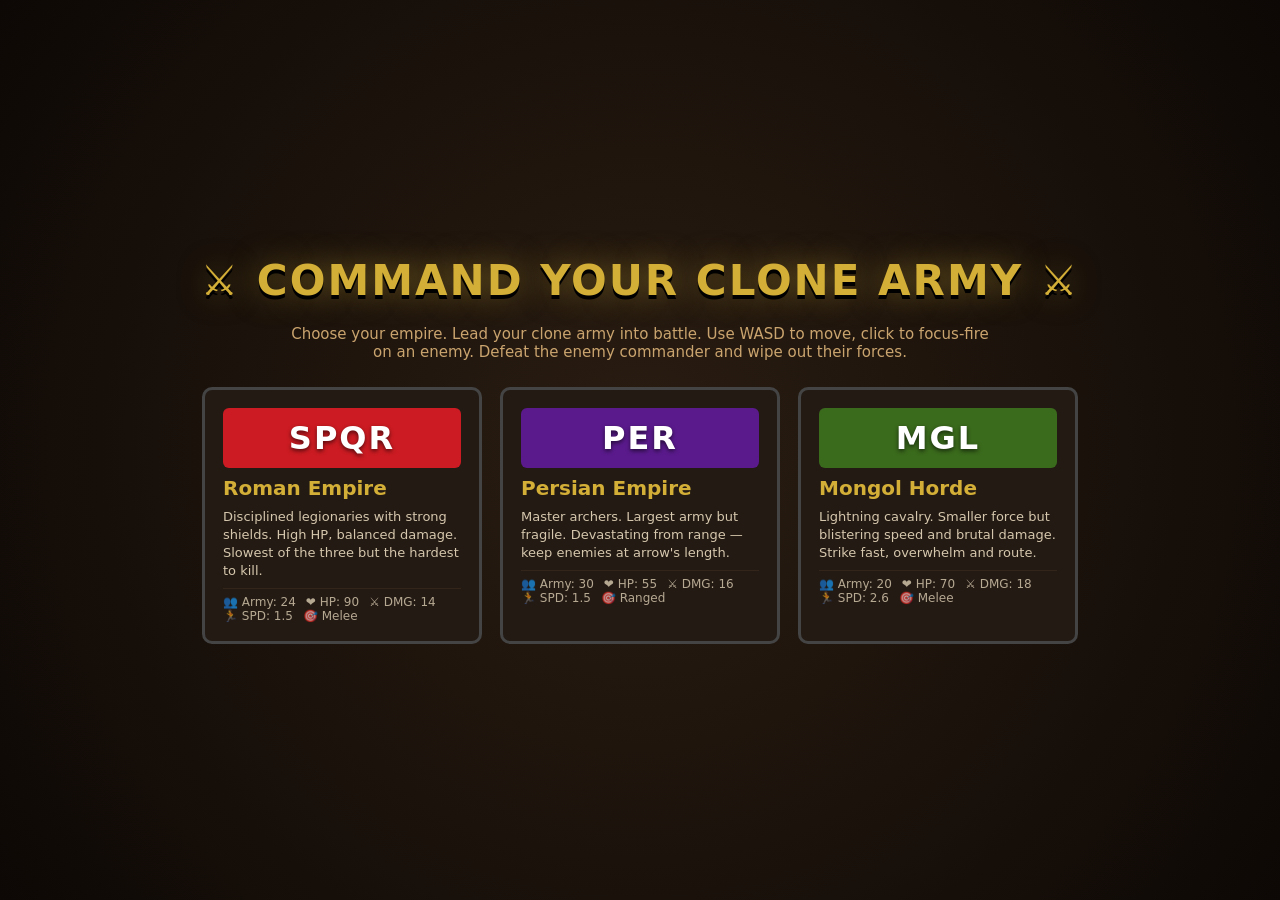
==== cloneArmy.html @ ee1b51cf "Add Command Your Clone Army — top-down faction battler Pick one of three ancient empires (Romans, Pe" ====
<!DOCTYPE html>
<html lang="en">
<head>
<meta charset="UTF-8">
<meta name="viewport" content="width=device-width,initial-scale=1">
<title>Command Your Clone Army</title>
<style>
:root { --bg:#1b1410; --panel:#231a14; --text:#f5e6c8; --accent:#d4af37; }
* { box-sizing:border-box; margin:0; padding:0; }
html, body { width:100%; height:100%; overflow:hidden; }
body { font-family:'Segoe UI', system-ui, sans-serif; background:#1b1410; color:#f5e6c8; user-select:none; -webkit-user-select:none; }
#root { width:100%; height:100%; position:relative; }
canvas { display:block; background:#3c5a2e; cursor:crosshair; }

/* Menu */
#menu, #endScreen {
  position:absolute; inset:0; display:flex; flex-direction:column; align-items:center; justify-content:center;
  background:radial-gradient(circle at center, #2a1d12 0%, #0d0805 100%); padding:24px; gap:20px;
}
#menu h1 { font-size:42px; color:var(--accent); text-shadow:0 4px 0 #000, 0 0 30px rgba(212,175,55,.5); letter-spacing:2px; text-align:center; }
#menu .sub { color:#caa46e; font-size:15px; max-width:700px; text-align:center; margin-bottom:6px; }
.factions { display:flex; gap:18px; flex-wrap:wrap; justify-content:center; max-width:1100px; }
.faction-card {
  background:var(--panel); border:3px solid #444; border-radius:10px;
  padding:18px; width:280px; cursor:pointer; transition:transform .15s, border-color .15s, box-shadow .15s;
  display:flex; flex-direction:column; gap:8px; text-align:left;
}
.faction-card:hover { transform:translateY(-4px); border-color:var(--accent); box-shadow:0 8px 24px rgba(0,0,0,.5); }
.faction-banner { height:60px; border-radius:6px; display:flex; align-items:center; justify-content:center;
  font-size:32px; font-weight:700; letter-spacing:2px; color:#fff; text-shadow:0 2px 4px rgba(0,0,0,.6); }
.faction-name { font-size:20px; font-weight:700; color:var(--accent); }
.faction-desc { font-size:13px; opacity:.85; line-height:1.4; }
.faction-stats { font-size:12px; opacity:.7; padding-top:6px; border-top:1px solid #3a2a1c; }
.faction-stats span { display:inline-block; margin-right:10px; }

/* HUD */
#hud {
  position:absolute; top:12px; left:12px; right:12px;
  display:flex; justify-content:space-between; align-items:flex-start; pointer-events:none; gap:10px;
}
.army-panel {
  background:rgba(20,14,10,.85); border:2px solid #3a2a1c; border-radius:8px;
  padding:8px 12px; min-width:200px; pointer-events:auto;
}
.army-panel .name { font-weight:700; font-size:14px; color:var(--accent); margin-bottom:4px; }
.army-panel .counts { font-size:13px; }
.hp-bar {
  height:8px; background:#2a1d12; border-radius:4px; overflow:hidden; margin-top:6px;
}
.hp-bar > div { height:100%; background:linear-gradient(90deg,#3da100,#7fe000); transition:width .12s; }
#help { position:absolute; bottom:12px; left:12px; background:rgba(20,14,10,.85); padding:8px 14px; border-radius:8px; font-size:12px; pointer-events:none; }

#endScreen h2 { font-size:48px; color:var(--accent); text-shadow:0 4px 0 #000; }
#endScreen .result-sub { font-size:18px; opacity:.85; }
.btn { background:var(--accent); color:#1b1410; padding:12px 24px; border:none; border-radius:6px; font-weight:700; font-size:15px; cursor:pointer; letter-spacing:1px; }
.btn:hover { background:#f0c850; }
.btn.ghost { background:transparent; color:var(--accent); border:2px solid var(--accent); }
.hidden { display:none !important; }
</style>
</head>
<body>
<div id="root">
  <canvas id="game"></canvas>

  <!-- Menu -->
  <div id="menu">
    <h1>⚔️ COMMAND YOUR CLONE ARMY ⚔️</h1>
    <p class="sub">Choose your empire. Lead your clone army into battle. Use WASD to move, click to focus-fire on an enemy. Defeat the enemy commander and wipe out their forces.</p>
    <div class="factions" id="factionList"></div>
  </div>

  <!-- HUD (hidden until battle) -->
  <div id="hud" class="hidden">
    <div class="army-panel">
      <div class="name" id="playerName">You</div>
      <div class="counts" id="playerCounts">25 / 25</div>
      <div class="hp-bar"><div id="playerHpFill" style="width:100%"></div></div>
      <div style="font-size:11px;opacity:.7;margin-top:4px">Your Commander HP</div>
    </div>
    <div style="display:flex;flex-direction:column;align-items:center;gap:4px">
      <div style="background:rgba(20,14,10,.85);padding:4px 10px;border-radius:6px;font-size:13px">
        🗡️ Kills: <b id="kills">0</b>
      </div>
      <button class="btn ghost" id="quitBtn" style="padding:4px 12px;font-size:12px;pointer-events:auto">Quit</button>
    </div>
    <div class="army-panel" style="text-align:right">
      <div class="name" id="enemyName">Enemy</div>
      <div class="counts" id="enemyCounts">25 / 25</div>
      <div class="hp-bar"><div id="enemyHpFill" style="width:100%"></div></div>
      <div style="font-size:11px;opacity:.7;margin-top:4px">Enemy Commander HP</div>
    </div>
  </div>

  <div id="help" class="hidden">WASD = Move · Mouse Click = Target enemy</div>

  <!-- End Screen -->
  <div id="endScreen" class="hidden">
    <h2 id="endTitle">Victory!</h2>
    <p class="result-sub" id="endSub"></p>
    <div style="display:flex;gap:12px">
      <button class="btn" id="playAgain">⚔️ New Battle</button>
      <button class="btn ghost" id="backToMenu">Pick Faction</button>
    </div>
  </div>
</div>

<script>
'use strict';

// ------------------------------------------------------------
// Faction configs
// ------------------------------------------------------------
const FACTIONS = {
  roman: {
    id: 'roman',
    name: 'Roman Empire',
    short: 'SPQR',
    color: '#cc1b22',
    accent: '#ffcc00',
    desc: 'Disciplined legionaries with strong shields. High HP, balanced damage. Slowest of the three but the hardest to kill.',
    clone:     { hp: 90,  dmg: 14, speed: 1.5, range: 32,  attackRate: 1.0, ranged: false, radius: 8 },
    commander: { hp: 320, dmg: 38, speed: 1.7, range: 38,  attackRate: 1.2, ranged: false, radius: 14 },
    cloneCount: 24,
  },
  persian: {
    id: 'persian',
    name: 'Persian Empire',
    short: 'PER',
    color: '#5a1a8c',
    accent: '#ffd700',
    desc: 'Master archers. Largest army but fragile. Devastating from range — keep enemies at arrow\'s length.',
    clone:     { hp: 55,  dmg: 16, speed: 1.5, range: 210, attackRate: 1.4, ranged: true, projectileSpeed: 7, radius: 7 },
    commander: { hp: 240, dmg: 42, speed: 1.8, range: 240, attackRate: 1.6, ranged: true, projectileSpeed: 8, radius: 14 },
    cloneCount: 30,
  },
  mongol: {
    id: 'mongol',
    name: 'Mongol Horde',
    short: 'MGL',
    color: '#3a6a1c',
    accent: '#d4b06a',
    desc: 'Lightning cavalry. Smaller force but blistering speed and brutal damage. Strike fast, overwhelm and route.',
    clone:     { hp: 70,  dmg: 18, speed: 2.6, range: 36,  attackRate: 1.3, ranged: false, radius: 9 },
    commander: { hp: 280, dmg: 44, speed: 3.0, range: 42,  attackRate: 1.5, ranged: false, radius: 14 },
    cloneCount: 20,
  },
};

// ------------------------------------------------------------
// Canvas + state
// ------------------------------------------------------------
const canvas = document.getElementById('game');
const ctx    = canvas.getContext('2d');
let W = 0, H = 0;
function fitCanvas() {
  W = window.innerWidth;
  H = window.innerHeight;
  canvas.width  = W;
  canvas.height = H;
}
fitCanvas();
window.addEventListener('resize', fitCanvas);

const STATE = {
  phase: 'menu', // 'menu', 'battle', 'end'
  player: null,
  enemy: null,
  units: [],       // all units (player + enemy)
  projectiles: [],
  particles: [],
  kills: 0,
  focusTarget: null,
  mouse: { x: 0, y: 0 },
};

const keys = {};
window.addEventListener('keydown', e => {
  keys[e.key.toLowerCase()] = true;
  // Prevent page scroll on space/arrows
  if (['arrowup','arrowdown','arrowleft','arrowright',' '].includes(e.key.toLowerCase())) e.preventDefault();
});
window.addEventListener('keyup', e => { keys[e.key.toLowerCase()] = false; });
canvas.addEventListener('mousemove', e => {
  const r = canvas.getBoundingClientRect();
  STATE.mouse.x = e.clientX - r.left;
  STATE.mouse.y = e.clientY - r.top;
});
canvas.addEventListener('click', e => {
  if (STATE.phase !== 'battle') return;
  // Find closest enemy unit to click position
  const r = canvas.getBoundingClientRect();
  const cx = e.clientX - r.left;
  const cy = e.clientY - r.top;
  let best = null, bestD = 60 * 60;
  for (const u of STATE.units) {
    if (u.side === 'enemy' && !u.dead) {
      const d = (u.x - cx) * (u.x - cx) + (u.y - cy) * (u.y - cy);
      if (d < bestD) { bestD = d; best = u; }
    }
  }
  STATE.focusTarget = best;
});

// ------------------------------------------------------------
// Unit class
// ------------------------------------------------------------
class Unit {
  constructor({ faction, isCommander, side, x, y }) {
    this.faction = faction;
    this.isCommander = isCommander;
    this.side = side; // 'player' or 'enemy'
    this.x = x; this.y = y;
    const cfg = FACTIONS[faction.id][isCommander ? 'commander' : 'clone'];
    this.cfg = cfg;
    this.maxHp = cfg.hp;
    this.hp = cfg.hp;
    this.dmg = cfg.dmg;
    this.speed = cfg.speed;
    this.range = cfg.range;
    this.attackRate = cfg.attackRate;
    this.ranged = !!cfg.ranged;
    this.projectileSpeed = cfg.projectileSpeed || 0;
    this.radius = cfg.radius;
    this.attackCD = Math.random() * 0.6;
    this.dead = false;
    this.fade = 1;
    this.hitFlash = 0;
    this.target = null;
  }

  takeDamage(dmg) {
    if (this.dead) return;
    this.hp -= dmg;
    this.hitFlash = 0.18;
    if (this.hp <= 0) {
      this.hp = 0;
      this.dead = true;
      if (this.side === 'enemy') STATE.kills++;
      spawnParticles(this.x, this.y, this.faction.color, this.isCommander ? 30 : 10);
    }
  }

  findNearestEnemy() {
    let best = null, bestD = Infinity;
    for (const u of STATE.units) {
      if (u.dead || u.side === this.side) continue;
      const d = (u.x - this.x) * (u.x - this.x) + (u.y - this.y) * (u.y - this.y);
      if (d < bestD) { bestD = d; best = u; }
    }
    return best;
  }

  update(dt) {
    if (this.dead) {
      this.fade -= dt * 1.4;
      return;
    }
    if (this.hitFlash > 0) this.hitFlash -= dt;
    this.attackCD -= dt;

    // Player commander is moved by input, not AI
    if (this.side === 'player' && this.isCommander) {
      this.aiAttack(dt);
      return;
    }

    // Pick target: focus target overrides for player-side clones
    let target = null;
    if (this.side === 'player' && STATE.focusTarget && !STATE.focusTarget.dead) {
      target = STATE.focusTarget;
    } else {
      // Re-use cached target if still valid
      if (this.target && !this.target.dead) target = this.target;
      else target = this.findNearestEnemy();
    }
    this.target = target;
    if (!target) return;

    const dx = target.x - this.x;
    const dy = target.y - this.y;
    const dist = Math.hypot(dx, dy);

    // For ranged units, prefer staying near range; melee units rush in
    const desiredRange = this.ranged ? this.range * 0.85 : 0;

    if (this.ranged) {
      // Kite: if too close, back off; if too far, advance
      if (dist > this.range) {
        this.x += (dx / dist) * this.speed;
        this.y += (dy / dist) * this.speed;
      } else if (dist < this.range * 0.55) {
        this.x -= (dx / dist) * this.speed * 0.4;
        this.y -= (dy / dist) * this.speed * 0.4;
      }
    } else {
      // Melee: charge
      if (dist > this.range * 0.7) {
        this.x += (dx / dist) * this.speed;
        this.y += (dy / dist) * this.speed;
      }
    }

    // Try attack
    if (dist <= this.range) this.tryAttack(target);

    // Bounds
    this.x = Math.max(this.radius, Math.min(W - this.radius, this.x));
    this.y = Math.max(this.radius, Math.min(H - this.radius, this.y));
  }

  // Used for player commander (auto-attack while you move)
  aiAttack(dt) {
    let target = null;
    if (STATE.focusTarget && !STATE.focusTarget.dead) target = STATE.focusTarget;
    else if (this.target && !this.target.dead) target = this.target;
    else target = this.findNearestEnemy();
    this.target = target;
    if (!target) return;
    const dist = Math.hypot(target.x - this.x, target.y - this.y);
    if (dist <= this.range) this.tryAttack(target);
  }

  tryAttack(target) {
    if (this.attackCD > 0) return;
    this.attackCD = 1 / this.attackRate;
    if (this.ranged) {
      // Fire projectile
      const dx = target.x - this.x;
      const dy = target.y - this.y;
      const d = Math.hypot(dx, dy);
      STATE.projectiles.push({
        x: this.x, y: this.y,
        vx: (dx / d) * this.projectileSpeed,
        vy: (dy / d) * this.projectileSpeed,
        dmg: this.dmg,
        side: this.side,
        color: this.faction.accent,
        life: 1.2,
      });
    } else {
      // Instant melee hit
      target.takeDamage(this.dmg);
      // Small knockback feel: nudge target
      const dx = target.x - this.x;
      const dy = target.y - this.y;
      const d = Math.hypot(dx, dy) || 1;
      target.x += (dx / d) * 1.2;
      target.y += (dy / d) * 1.2;
    }
  }
}

// ------------------------------------------------------------
// Particles (death poof)
// ------------------------------------------------------------
function spawnParticles(x, y, color, count) {
  for (let i = 0; i < count; i++) {
    const a = Math.random() * Math.PI * 2;
    const sp = 1 + Math.random() * 4;
    STATE.particles.push({
      x, y,
      vx: Math.cos(a) * sp,
      vy: Math.sin(a) * sp,
      life: 0.7 + Math.random() * 0.4,
      color,
    });
  }
}
function updateParticles(dt) {
  for (let i = STATE.particles.length - 1; i >= 0; i--) {
    const p = STATE.particles[i];
    p.x += p.vx; p.y += p.vy;
    p.vx *= 0.92; p.vy *= 0.92;
    p.life -= dt;
    if (p.life <= 0) STATE.particles.splice(i, 1);
  }
}

// ------------------------------------------------------------
// Projectile updates
// ------------------------------------------------------------
function updateProjectiles(dt) {
  for (let i = STATE.projectiles.length - 1; i >= 0; i--) {
    const p = STATE.projectiles[i];
    p.x += p.vx; p.y += p.vy;
    p.life -= dt;
    let hit = false;
    if (p.life > 0) {
      for (const u of STATE.units) {
        if (u.dead || u.side === p.side) continue;
        const dx = u.x - p.x, dy = u.y - p.y;
        if (dx * dx + dy * dy < (u.radius + 4) * (u.radius + 4)) {
          u.takeDamage(p.dmg);
          hit = true;
          break;
        }
      }
    }
    if (hit || p.life <= 0 || p.x < 0 || p.x > W || p.y < 0 || p.y > H) {
      STATE.projectiles.splice(i, 1);
    }
  }
}

// ------------------------------------------------------------
// Battle setup
// ------------------------------------------------------------
function startBattle(playerFactionId) {
  STATE.player = FACTIONS[playerFactionId];
  // Pick a different random enemy faction
  const others = Object.keys(FACTIONS).filter(k => k !== playerFactionId);
  STATE.enemy = FACTIONS[others[Math.floor(Math.random() * others.length)]];

  STATE.units = [];
  STATE.projectiles = [];
  STATE.particles = [];
  STATE.kills = 0;
  STATE.focusTarget = null;

  // Place player army on left, enemy on right
  const cx = 140;             // player commander x
  const ex = W - 140;         // enemy commander x
  const cy = H / 2;

  const playerCommander = new Unit({ faction: STATE.player, isCommander: true, side: 'player', x: cx, y: cy });
  STATE.units.push(playerCommander);
  STATE.playerCommander = playerCommander;

  const enemyCommander = new Unit({ faction: STATE.enemy, isCommander: true, side: 'enemy', x: ex, y: cy });
  STATE.units.push(enemyCommander);
  STATE.enemyCommander = enemyCommander;

  // Spawn clones in loose formations
  function spawnClones(faction, side, baseX, count) {
    const rows = Math.ceil(count / 5);
    const spacing = 36;
    let placed = 0;
    for (let r = 0; r < rows && placed < count; r++) {
      const inRow = Math.min(5, count - placed);
      const startY = cy - ((inRow - 1) / 2) * spacing;
      const xOffset = (r + 1) * (side === 'player' ? -42 : 42);
      for (let c = 0; c < inRow && placed < count; c++) {
        const x = baseX + xOffset + (Math.random() - 0.5) * 12;
        const y = startY + c * spacing + (Math.random() - 0.5) * 12;
        STATE.units.push(new Unit({ faction, isCommander: false, side, x, y }));
        placed++;
      }
    }
  }
  spawnClones(STATE.player, 'player', cx, STATE.player.cloneCount);
  spawnClones(STATE.enemy,  'enemy',  ex, STATE.enemy.cloneCount);

  // UI
  document.getElementById('menu').classList.add('hidden');
  document.getElementById('endScreen').classList.add('hidden');
  document.getElementById('hud').classList.remove('hidden');
  document.getElementById('help').classList.remove('hidden');
  document.getElementById('playerName').textContent = STATE.player.name;
  document.getElementById('enemyName').textContent  = STATE.enemy.name;

  STATE.phase = 'battle';
}

// ------------------------------------------------------------
// Game loop
// ------------------------------------------------------------
let lastTime = performance.now();
function loop(now) {
  const dt = Math.min((now - lastTime) / 1000, 0.05);
  lastTime = now;
  if (STATE.phase === 'battle') {
    tick(dt);
    render();
    updateHUD();
    checkEnd();
  } else if (STATE.phase === 'menu') {
    renderMenuBackground();
  }
  requestAnimationFrame(loop);
}

function tick(dt) {
  // Player commander movement
  const pc = STATE.playerCommander;
  if (pc && !pc.dead) {
    let dx = 0, dy = 0;
    if (keys['w'] || keys['arrowup'])    dy -= 1;
    if (keys['s'] || keys['arrowdown'])  dy += 1;
    if (keys['a'] || keys['arrowleft'])  dx -= 1;
    if (keys['d'] || keys['arrowright']) dx += 1;
    if (dx !== 0 || dy !== 0) {
      const len = Math.hypot(dx, dy);
      pc.x += (dx / len) * pc.speed * 1.4;
      pc.y += (dy / len) * pc.speed * 1.4;
    }
    pc.x = Math.max(pc.radius, Math.min(W - pc.radius, pc.x));
    pc.y = Math.max(pc.radius, Math.min(H - pc.radius, pc.y));
  }

  // Update units
  for (const u of STATE.units) u.update(dt);
  // Remove fully faded dead units
  for (let i = STATE.units.length - 1; i >= 0; i--) {
    if (STATE.units[i].dead && STATE.units[i].fade <= 0) STATE.units.splice(i, 1);
  }

  updateProjectiles(dt);
  updateParticles(dt);

  // Clear focus target if it died
  if (STATE.focusTarget && STATE.focusTarget.dead) STATE.focusTarget = null;
}

// ------------------------------------------------------------
// Rendering
// ------------------------------------------------------------
function drawGround() {
  // Tiled green field
  ctx.fillStyle = '#3c5a2e';
  ctx.fillRect(0, 0, W, H);
  // Subtle stripes
  ctx.fillStyle = 'rgba(255,255,255,0.04)';
  for (let i = 0; i < W; i += 60) ctx.fillRect(i, 0, 30, H);
  // Center divider
  ctx.strokeStyle = 'rgba(255,255,255,0.12)';
  ctx.lineWidth = 2;
  ctx.setLineDash([6, 10]);
  ctx.beginPath(); ctx.moveTo(W / 2, 0); ctx.lineTo(W / 2, H); ctx.stroke();
  ctx.setLineDash([]);
}

function drawUnit(u) {
  if (u.fade <= 0) return;
  ctx.globalAlpha = Math.max(0, Math.min(1, u.fade));
  const color = u.hitFlash > 0 ? '#fff' : u.faction.color;
  const accent = u.faction.accent;

  // Shadow
  ctx.beginPath();
  ctx.ellipse(u.x, u.y + u.radius * 0.6, u.radius * 0.9, u.radius * 0.4, 0, 0, Math.PI * 2);
  ctx.fillStyle = 'rgba(0,0,0,0.35)';
  ctx.fill();

  // Body
  ctx.beginPath();
  ctx.arc(u.x, u.y, u.radius, 0, Math.PI * 2);
  ctx.fillStyle = color;
  ctx.fill();
  ctx.lineWidth = 2;
  ctx.strokeStyle = u.isCommander ? '#fff' : 'rgba(0,0,0,0.45)';
  ctx.stroke();

  // Commander crown / marker
  if (u.isCommander) {
    ctx.beginPath();
    ctx.moveTo(u.x - 8, u.y - u.radius - 6);
    ctx.lineTo(u.x - 4, u.y - u.radius - 14);
    ctx.lineTo(u.x,     u.y - u.radius - 6);
    ctx.lineTo(u.x + 4, u.y - u.radius - 14);
    ctx.lineTo(u.x + 8, u.y - u.radius - 6);
    ctx.closePath();
    ctx.fillStyle = accent;
    ctx.fill();
    ctx.strokeStyle = '#000';
    ctx.lineWidth = 1;
    ctx.stroke();
  }

  // HP bar over unit
  if (!u.dead) {
    const w = u.isCommander ? 38 : 22;
    const h = u.isCommander ? 5 : 3;
    const y = u.y - u.radius - (u.isCommander ? 22 : 12);
    ctx.fillStyle = 'rgba(0,0,0,0.55)';
    ctx.fillRect(u.x - w / 2, y, w, h);
    const pct = Math.max(0, u.hp / u.maxHp);
    const hc = pct > 0.5 ? '#7fe000' : pct > 0.25 ? '#f0c020' : '#e23030';
    ctx.fillStyle = hc;
    ctx.fillRect(u.x - w / 2, y, w * pct, h);
  }

  // Focus target outline
  if (u === STATE.focusTarget) {
    ctx.strokeStyle = '#fff';
    ctx.lineWidth = 2;
    ctx.setLineDash([4, 4]);
    ctx.beginPath();
    ctx.arc(u.x, u.y, u.radius + 6, 0, Math.PI * 2);
    ctx.stroke();
    ctx.setLineDash([]);
  }

  ctx.globalAlpha = 1;
}

function drawProjectile(p) {
  ctx.strokeStyle = p.color;
  ctx.lineWidth = 2;
  ctx.beginPath();
  ctx.moveTo(p.x, p.y);
  ctx.lineTo(p.x - p.vx * 1.6, p.y - p.vy * 1.6);
  ctx.stroke();
  ctx.fillStyle = p.color;
  ctx.beginPath();
  ctx.arc(p.x, p.y, 2.5, 0, Math.PI * 2);
  ctx.fill();
}

function drawParticles() {
  for (const p of STATE.particles) {
    ctx.globalAlpha = Math.max(0, p.life);
    ctx.fillStyle = p.color;
    ctx.beginPath();
    ctx.arc(p.x, p.y, 3, 0, Math.PI * 2);
    ctx.fill();
  }
  ctx.globalAlpha = 1;
}

function render() {
  drawGround();
  // Sort by Y for crude depth
  const sorted = STATE.units.slice().sort((a, b) => a.y - b.y);
  for (const u of sorted) drawUnit(u);
  for (const p of STATE.projectiles) drawProjectile(p);
  drawParticles();
}

// Animated background for the menu
let menuT = 0;
function renderMenuBackground() {
  menuT += 0.01;
  ctx.fillStyle = '#3c5a2e';
  ctx.fillRect(0, 0, W, H);
  ctx.fillStyle = 'rgba(255,255,255,0.04)';
  for (let i = 0; i < W; i += 60) ctx.fillRect(i + (menuT * 12) % 60 - 60, 0, 30, H);
}

// ------------------------------------------------------------
// HUD updates
// ------------------------------------------------------------
function updateHUD() {
  const pAlive  = STATE.units.filter(u => u.side === 'player' && !u.dead).length;
  const pTotal  = STATE.player.cloneCount + 1;
  const eAlive  = STATE.units.filter(u => u.side === 'enemy' && !u.dead).length;
  const eTotal  = STATE.enemy.cloneCount + 1;
  document.getElementById('playerCounts').textContent = pAlive + ' / ' + pTotal;
  document.getElementById('enemyCounts').textContent  = eAlive + ' / ' + eTotal;
  document.getElementById('kills').textContent = STATE.kills;
  const pc = STATE.playerCommander, ec = STATE.enemyCommander;
  document.getElementById('playerHpFill').style.width = (pc && !pc.dead ? (pc.hp / pc.maxHp) * 100 : 0) + '%';
  document.getElementById('enemyHpFill').style.width  = (ec && !ec.dead ? (ec.hp / ec.maxHp) * 100 : 0) + '%';
}

// ------------------------------------------------------------
// Win / lose
// ------------------------------------------------------------
function checkEnd() {
  if (STATE.phase !== 'battle') return;
  const playerCommanderDead = STATE.playerCommander.dead;
  const enemyCommanderDead  = STATE.enemyCommander.dead;
  if (playerCommanderDead || enemyCommanderDead) {
    endBattle(!playerCommanderDead && enemyCommanderDead);
    return;
  }
  // Also win if all enemies are dead (defensive: commanders dying is the main case)
  const aliveEnemy  = STATE.units.some(u => u.side === 'enemy'  && !u.dead);
  const alivePlayer = STATE.units.some(u => u.side === 'player' && !u.dead);
  if (!aliveEnemy)  endBattle(true);
  else if (!alivePlayer) endBattle(false);
}

function endBattle(won) {
  STATE.phase = 'end';
  document.getElementById('hud').classList.add('hidden');
  document.getElementById('help').classList.add('hidden');
  const end = document.getElementById('endScreen');
  end.classList.remove('hidden');
  document.getElementById('endTitle').textContent = won ? '🏆 VICTORY!' : '💀 DEFEATED';
  document.getElementById('endSub').textContent =
    (won ? 'Your ' + STATE.player.name + ' army crushed the ' + STATE.enemy.name + '.'
         : 'The ' + STATE.enemy.name + ' broke your line. You fell on the battlefield.') +
    ' Kills: ' + STATE.kills + '.';
}

// ------------------------------------------------------------
// Menu wiring
// ------------------------------------------------------------
function renderFactionCards() {
  const list = document.getElementById('factionList');
  list.innerHTML = '';
  for (const id of Object.keys(FACTIONS)) {
    const f = FACTIONS[id];
    const card = document.createElement('div');
    card.className = 'faction-card';
    card.innerHTML =
      '<div class="faction-banner" style="background:' + f.color + '">' + f.short + '</div>' +
      '<div class="faction-name">' + f.name + '</div>' +
      '<div class="faction-desc">' + f.desc + '</div>' +
      '<div class="faction-stats">' +
        '<span>👥 Army: ' + f.cloneCount + '</span>' +
        '<span>❤️ HP: ' + f.clone.hp + '</span>' +
        '<span>⚔️ DMG: ' + f.clone.dmg + '</span>' +
        '<span>🏃 SPD: ' + f.clone.speed.toFixed(1) + '</span>' +
        '<span>🎯 ' + (f.clone.ranged ? 'Ranged' : 'Melee') + '</span>' +
      '</div>';
    card.addEventListener('click', () => startBattle(id));
    list.appendChild(card);
  }
}
renderFactionCards();

document.getElementById('playAgain').addEventListener('click', () => {
  startBattle(STATE.player.id);
});
document.getElementById('backToMenu').addEventListener('click', () => {
  STATE.phase = 'menu';
  document.getElementById('endScreen').classList.add('hidden');
  document.getElementById('menu').classList.remove('hidden');
});
document.getElementById('quitBtn').addEventListener('click', () => {
  STATE.phase = 'menu';
  document.getElementById('hud').classList.add('hidden');
  document.getElementById('help').classList.add('hidden');
  document.getElementById('menu').classList.remove('hidden');
});

requestAnimationFrame(loop);
</script>
</body>
</html>
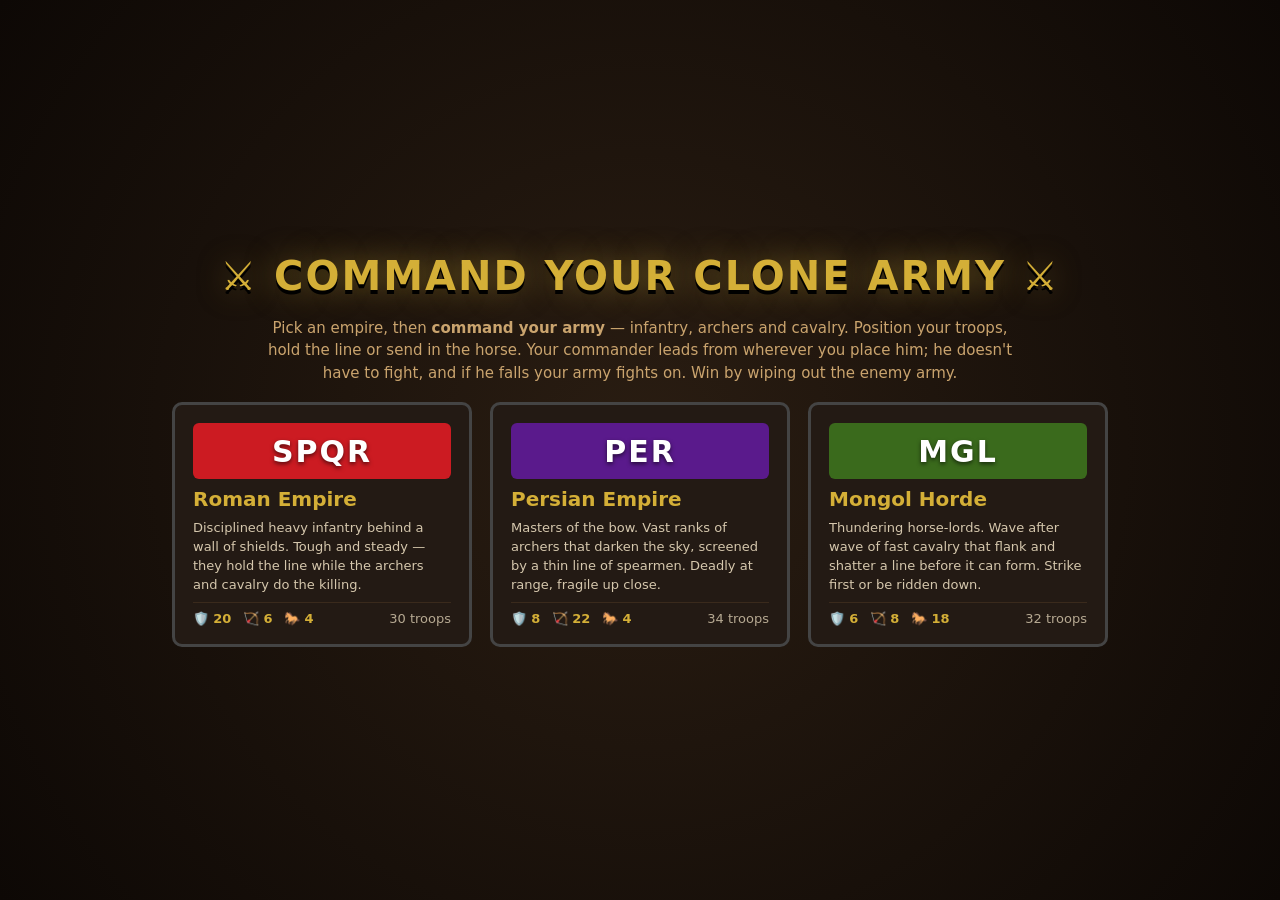
==== commit 1d71d8f8: "Chancellor: endless mode past 20 years; Clone Army: command troops, unit types, army-rout win condit" ====
--- a/cloneArmy.html
+++ b/cloneArmy.html
@@ -10,28 +10,28 @@
 html, body { width:100%; height:100%; overflow:hidden; }
 body { font-family:'Segoe UI', system-ui, sans-serif; background:#1b1410; color:#f5e6c8; user-select:none; -webkit-user-select:none; }
 #root { width:100%; height:100%; position:relative; }
-canvas { display:block; background:#3c5a2e; cursor:crosshair; }
+canvas { display:block; background:#3c5a2e; cursor:default; }
 
 /* Menu */
 #menu, #endScreen {
   position:absolute; inset:0; display:flex; flex-direction:column; align-items:center; justify-content:center;
-  background:radial-gradient(circle at center, #2a1d12 0%, #0d0805 100%); padding:24px; gap:20px;
-}
-#menu h1 { font-size:42px; color:var(--accent); text-shadow:0 4px 0 #000, 0 0 30px rgba(212,175,55,.5); letter-spacing:2px; text-align:center; }
-#menu .sub { color:#caa46e; font-size:15px; max-width:700px; text-align:center; margin-bottom:6px; }
-.factions { display:flex; gap:18px; flex-wrap:wrap; justify-content:center; max-width:1100px; }
+  background:radial-gradient(circle at center, #2a1d12 0%, #0d0805 100%); padding:24px; gap:18px; overflow:auto;
+}
+#menu h1 { font-size:40px; color:var(--accent); text-shadow:0 4px 0 #000, 0 0 30px rgba(212,175,55,.5); letter-spacing:2px; text-align:center; }
+#menu .sub { color:#caa46e; font-size:15px; max-width:760px; text-align:center; line-height:1.5; }
+.factions { display:flex; gap:18px; flex-wrap:wrap; justify-content:center; max-width:1120px; }
 .faction-card {
   background:var(--panel); border:3px solid #444; border-radius:10px;
-  padding:18px; width:280px; cursor:pointer; transition:transform .15s, border-color .15s, box-shadow .15s;
+  padding:18px; width:300px; cursor:pointer; transition:transform .15s, border-color .15s, box-shadow .15s;
   display:flex; flex-direction:column; gap:8px; text-align:left;
 }
 .faction-card:hover { transform:translateY(-4px); border-color:var(--accent); box-shadow:0 8px 24px rgba(0,0,0,.5); }
-.faction-banner { height:60px; border-radius:6px; display:flex; align-items:center; justify-content:center;
-  font-size:32px; font-weight:700; letter-spacing:2px; color:#fff; text-shadow:0 2px 4px rgba(0,0,0,.6); }
+.faction-banner { height:56px; border-radius:6px; display:flex; align-items:center; justify-content:center;
+  font-size:30px; font-weight:700; letter-spacing:2px; color:#fff; text-shadow:0 2px 4px rgba(0,0,0,.6); }
 .faction-name { font-size:20px; font-weight:700; color:var(--accent); }
-.faction-desc { font-size:13px; opacity:.85; line-height:1.4; }
-.faction-stats { font-size:12px; opacity:.7; padding-top:6px; border-top:1px solid #3a2a1c; }
-.faction-stats span { display:inline-block; margin-right:10px; }
+.faction-desc { font-size:13px; opacity:.85; line-height:1.45; min-height:74px; }
+.faction-comp { font-size:13px; display:flex; gap:12px; padding-top:8px; border-top:1px solid #3a2a1c; }
+.faction-comp b { color:var(--accent); }
 
 /* HUD */
 #hud {
@@ -40,18 +40,20 @@
 }
 .army-panel {
   background:rgba(20,14,10,.85); border:2px solid #3a2a1c; border-radius:8px;
-  padding:8px 12px; min-width:200px; pointer-events:auto;
-}
-.army-panel .name { font-weight:700; font-size:14px; color:var(--accent); margin-bottom:4px; }
-.army-panel .counts { font-size:13px; }
-.hp-bar {
-  height:8px; background:#2a1d12; border-radius:4px; overflow:hidden; margin-top:6px;
-}
-.hp-bar > div { height:100%; background:linear-gradient(90deg,#3da100,#7fe000); transition:width .12s; }
-#help { position:absolute; bottom:12px; left:12px; background:rgba(20,14,10,.85); padding:8px 14px; border-radius:8px; font-size:12px; pointer-events:none; }
+  padding:8px 12px; min-width:220px; pointer-events:auto;
+}
+.army-panel .name { font-weight:700; font-size:14px; color:var(--accent); margin-bottom:2px; }
+.army-panel .comp { font-size:12px; opacity:.85; margin-bottom:5px; }
+.army-panel .label { font-size:10px; opacity:.6; margin:5px 0 2px; letter-spacing:.5px; text-transform:uppercase; }
+.bar { height:8px; background:#2a1d12; border-radius:4px; overflow:hidden; }
+.bar > div { height:100%; transition:width .15s; }
+.bar.strength > div { background:linear-gradient(90deg,#3da100,#7fe000); }
+.bar.cmd > div { background:linear-gradient(90deg,#b8860b,#ffd700); }
+#help { position:absolute; bottom:12px; left:12px; right:12px; background:rgba(20,14,10,.85); padding:8px 14px; border-radius:8px; font-size:12.5px; pointer-events:none; text-align:center; line-height:1.5; }
+#help b { color:var(--accent); }
 
 #endScreen h2 { font-size:48px; color:var(--accent); text-shadow:0 4px 0 #000; }
-#endScreen .result-sub { font-size:18px; opacity:.85; }
+#endScreen .result-sub { font-size:18px; opacity:.85; max-width:640px; text-align:center; line-height:1.5; }
 .btn { background:var(--accent); color:#1b1410; padding:12px 24px; border:none; border-radius:6px; font-weight:700; font-size:15px; cursor:pointer; letter-spacing:1px; }
 .btn:hover { background:#f0c850; }
 .btn.ghost { background:transparent; color:var(--accent); border:2px solid var(--accent); }
@@ -65,7 +67,7 @@
   <!-- Menu -->
   <div id="menu">
     <h1>⚔️ COMMAND YOUR CLONE ARMY ⚔️</h1>
-    <p class="sub">Choose your empire. Lead your clone army into battle. Use WASD to move, click to focus-fire on an enemy. Defeat the enemy commander and wipe out their forces.</p>
+    <p class="sub">Pick an empire, then <b>command your army</b> — infantry, archers and cavalry. Position your troops, hold the line or send in the horse. Your commander leads from wherever you place him; he doesn't have to fight, and if he falls your army fights on. Win by wiping out the enemy army.</p>
     <div class="factions" id="factionList"></div>
   </div>
 
@@ -73,9 +75,11 @@
   <div id="hud" class="hidden">
     <div class="army-panel">
       <div class="name" id="playerName">You</div>
-      <div class="counts" id="playerCounts">25 / 25</div>
-      <div class="hp-bar"><div id="playerHpFill" style="width:100%"></div></div>
-      <div style="font-size:11px;opacity:.7;margin-top:4px">Your Commander HP</div>
+      <div class="comp" id="playerComp"></div>
+      <div class="label">Army strength</div>
+      <div class="bar strength"><div id="playerStrFill" style="width:100%"></div></div>
+      <div class="label">Commander</div>
+      <div class="bar cmd"><div id="playerCmdFill" style="width:100%"></div></div>
     </div>
     <div style="display:flex;flex-direction:column;align-items:center;gap:4px">
       <div style="background:rgba(20,14,10,.85);padding:4px 10px;border-radius:6px;font-size:13px">
@@ -85,13 +89,17 @@
     </div>
     <div class="army-panel" style="text-align:right">
       <div class="name" id="enemyName">Enemy</div>
-      <div class="counts" id="enemyCounts">25 / 25</div>
-      <div class="hp-bar"><div id="enemyHpFill" style="width:100%"></div></div>
-      <div style="font-size:11px;opacity:.7;margin-top:4px">Enemy Commander HP</div>
+      <div class="comp" id="enemyComp"></div>
+      <div class="label">Army strength</div>
+      <div class="bar strength"><div id="enemyStrFill" style="width:100%"></div></div>
+      <div class="label">Commander</div>
+      <div class="bar cmd"><div id="enemyCmdFill" style="width:100%"></div></div>
     </div>
   </div>
 
-  <div id="help" class="hidden">WASD = Move · Mouse Click = Target enemy</div>
+  <div id="help" class="hidden">
+    <b>Left-drag</b> select troops · <b>1</b>/<b>2</b>/<b>3</b> Infantry/Archers/Cavalry · <b>4</b> Commander · <b>Space</b> whole army · <b>Right-click</b> move / attack there · <b>H</b> hold position
+  </div>
 
   <!-- End Screen -->
   <div id="endScreen" class="hidden">
@@ -107,125 +115,209 @@
 <script>
 'use strict';
 
-// ------------------------------------------------------------
-// Faction configs
-// ------------------------------------------------------------
+// ============================================================
+// Unit types — the three arms of every army, plus the commander.
+// Factions below tweak the numbers and the mix, but the roles are shared.
+// ============================================================
+const UNIT_TYPES = {
+  infantry:  { key:'infantry',  label:'Infantry',  icon:'🛡️', hp:115, dmg:12, speed:1.35, range:26,  attackRate:1.0,  ranged:false, radius:8 },
+  archer:    { key:'archer',    label:'Archers',   icon:'🏹', hp:55,  dmg:15, speed:1.30, range:205, attackRate:1.1,  ranged:true,  projectileSpeed:7, radius:7 },
+  cavalry:   { key:'cavalry',   label:'Cavalry',   icon:'🐎', hp:95,  dmg:18, speed:3.00, range:30,  attackRate:1.05, ranged:false, radius:9, charge:true },
+  commander: { key:'commander', label:'Commander', icon:'👑', hp:430, dmg:40, speed:2.10, range:34,  attackRate:1.2,  ranged:false, radius:15, aura:175 },
+};
+
+// ============================================================
+// Faction configs — each is a different mix of the three arms.
+// `comp` is how many of each troop type; `mod` scales chosen stats.
+// ============================================================
 const FACTIONS = {
   roman: {
-    id: 'roman',
-    name: 'Roman Empire',
-    short: 'SPQR',
-    color: '#cc1b22',
-    accent: '#ffcc00',
-    desc: 'Disciplined legionaries with strong shields. High HP, balanced damage. Slowest of the three but the hardest to kill.',
-    clone:     { hp: 90,  dmg: 14, speed: 1.5, range: 32,  attackRate: 1.0, ranged: false, radius: 8 },
-    commander: { hp: 320, dmg: 38, speed: 1.7, range: 38,  attackRate: 1.2, ranged: false, radius: 14 },
-    cloneCount: 24,
+    id:'roman', name:'Roman Empire', short:'SPQR', color:'#cc1b22', accent:'#ffcc00',
+    desc:'Disciplined heavy infantry behind a wall of shields. Tough and steady — they hold the line while the archers and cavalry do the killing.',
+    comp:{ infantry:20, archer:6, cavalry:4 },
+    mod:{ infantry:{ hp:1.25 } },
+    commanderRanged:false,
   },
   persian: {
-    id: 'persian',
-    name: 'Persian Empire',
-    short: 'PER',
-    color: '#5a1a8c',
-    accent: '#ffd700',
-    desc: 'Master archers. Largest army but fragile. Devastating from range — keep enemies at arrow\'s length.',
-    clone:     { hp: 55,  dmg: 16, speed: 1.5, range: 210, attackRate: 1.4, ranged: true, projectileSpeed: 7, radius: 7 },
-    commander: { hp: 240, dmg: 42, speed: 1.8, range: 240, attackRate: 1.6, ranged: true, projectileSpeed: 8, radius: 14 },
-    cloneCount: 30,
+    id:'persian', name:'Persian Empire', short:'PER', color:'#5a1a8c', accent:'#ffd700',
+    desc:'Masters of the bow. Vast ranks of archers that darken the sky, screened by a thin line of spearmen. Deadly at range, fragile up close.',
+    comp:{ infantry:8, archer:22, cavalry:4 },
+    mod:{ archer:{ range:1.15, dmg:1.05 } },
+    commanderRanged:true,
   },
   mongol: {
-    id: 'mongol',
-    name: 'Mongol Horde',
-    short: 'MGL',
-    color: '#3a6a1c',
-    accent: '#d4b06a',
-    desc: 'Lightning cavalry. Smaller force but blistering speed and brutal damage. Strike fast, overwhelm and route.',
-    clone:     { hp: 70,  dmg: 18, speed: 2.6, range: 36,  attackRate: 1.3, ranged: false, radius: 9 },
-    commander: { hp: 280, dmg: 44, speed: 3.0, range: 42,  attackRate: 1.5, ranged: false, radius: 14 },
-    cloneCount: 20,
+    id:'mongol', name:'Mongol Horde', short:'MGL', color:'#3a6a1c', accent:'#d4b06a',
+    desc:'Thundering horse-lords. Wave after wave of fast cavalry that flank and shatter a line before it can form. Strike first or be ridden down.',
+    comp:{ infantry:6, archer:8, cavalry:18 },
+    mod:{ cavalry:{ speed:1.12, dmg:1.10 } },
+    commanderRanged:false,
   },
 };
-
-// ------------------------------------------------------------
+function armySize(f){ return f.comp.infantry + f.comp.archer + f.comp.cavalry; }
+
+// ============================================================
 // Canvas + state
-// ------------------------------------------------------------
+// ============================================================
 const canvas = document.getElementById('game');
 const ctx    = canvas.getContext('2d');
 let W = 0, H = 0;
 function fitCanvas() {
-  W = window.innerWidth;
-  H = window.innerHeight;
-  canvas.width  = W;
-  canvas.height = H;
+  W = window.innerWidth; H = window.innerHeight;
+  canvas.width = W; canvas.height = H;
 }
 fitCanvas();
 window.addEventListener('resize', fitCanvas);
 
 const STATE = {
-  phase: 'menu', // 'menu', 'battle', 'end'
-  player: null,
-  enemy: null,
-  units: [],       // all units (player + enemy)
-  projectiles: [],
-  particles: [],
+  phase: 'menu',            // 'menu' | 'battle' | 'end'
+  player: null, enemy: null,
+  units: [], projectiles: [], particles: [], markers: [], decor: [],
   kills: 0,
-  focusTarget: null,
-  mouse: { x: 0, y: 0 },
+  selected: [],
+  pInit: 1, eInit: 1,
+  playerCommander: null, enemyCommander: null,
+  drag: null,               // { x0,y0,x1,y1 } while box-selecting
+  routSide: null, routTimer: 0,
+  floaters: [],             // floating text (e.g. "Commander fallen!")
+  mouse: { x:0, y:0 },
 };
 
+// ============================================================
+// Input
+// ============================================================
 const keys = {};
 window.addEventListener('keydown', e => {
-  keys[e.key.toLowerCase()] = true;
-  // Prevent page scroll on space/arrows
-  if (['arrowup','arrowdown','arrowleft','arrowright',' '].includes(e.key.toLowerCase())) e.preventDefault();
+  const k = e.key.toLowerCase();
+  keys[k] = true;
+  if (['arrowup','arrowdown','arrowleft','arrowright',' '].includes(k)) e.preventDefault();
+  if (STATE.phase !== 'battle') return;
+  if (k === '1') selectType('infantry');
+  else if (k === '2') selectType('archer');
+  else if (k === '3') selectType('cavalry');
+  else if (k === '4') selectCommander();
+  else if (k === ' ') selectAll();
+  else if (k === 'h') holdPosition();
 });
 window.addEventListener('keyup', e => { keys[e.key.toLowerCase()] = false; });
-canvas.addEventListener('mousemove', e => {
+
+function canvasPos(e) {
   const r = canvas.getBoundingClientRect();
-  STATE.mouse.x = e.clientX - r.left;
-  STATE.mouse.y = e.clientY - r.top;
+  return { x: e.clientX - r.left, y: e.clientY - r.top };
+}
+
+canvas.addEventListener('mousedown', e => {
+  if (STATE.phase !== 'battle') return;
+  const p = canvasPos(e);
+  STATE.mouse = p;
+  if (e.button === 0) STATE.drag = { x0:p.x, y0:p.y, x1:p.x, y1:p.y };
 });
-canvas.addEventListener('click', e => {
+window.addEventListener('mousemove', e => {
+  const p = canvasPos(e);
+  STATE.mouse = p;
+  if (STATE.drag) { STATE.drag.x1 = p.x; STATE.drag.y1 = p.y; }
+});
+window.addEventListener('mouseup', e => {
+  if (STATE.phase !== 'battle' || e.button !== 0 || !STATE.drag) return;
+  const d = STATE.drag; STATE.drag = null;
+  const moved = Math.hypot(d.x1 - d.x0, d.y1 - d.y0);
+  if (moved < 6) {
+    // Single click: pick the unit under the cursor, else clear
+    const u = playerUnitAt(d.x1, d.y1);
+    setSelection(u ? [u] : []);
+  } else {
+    const minx = Math.min(d.x0,d.x1), maxx = Math.max(d.x0,d.x1);
+    const miny = Math.min(d.y0,d.y1), maxy = Math.max(d.y0,d.y1);
+    const inBox = STATE.units.filter(u =>
+      u.side==='player' && !u.dead && u.x>=minx && u.x<=maxx && u.y>=miny && u.y<=maxy);
+    setSelection(inBox);
+  }
+});
+// Right-click = order selected troops to move / attack there
+canvas.addEventListener('contextmenu', e => {
+  e.preventDefault();
   if (STATE.phase !== 'battle') return;
-  // Find closest enemy unit to click position
-  const r = canvas.getBoundingClientRect();
-  const cx = e.clientX - r.left;
-  const cy = e.clientY - r.top;
-  let best = null, bestD = 60 * 60;
+  const p = canvasPos(e);
+  issueMoveOrder(p.x, p.y);
+});
+
+function playerUnitAt(x, y) {
+  let best = null, bestD = Infinity;
   for (const u of STATE.units) {
-    if (u.side === 'enemy' && !u.dead) {
-      const d = (u.x - cx) * (u.x - cx) + (u.y - cy) * (u.y - cy);
-      if (d < bestD) { bestD = d; best = u; }
-    }
-  }
-  STATE.focusTarget = best;
-});
-
-// ------------------------------------------------------------
-// Unit class
-// ------------------------------------------------------------
+    if (u.side !== 'player' || u.dead) continue;
+    const d = (u.x-x)*(u.x-x) + (u.y-y)*(u.y-y);
+    const r = u.radius + 12;
+    if (d < r*r && d < bestD) { bestD = d; best = u; }
+  }
+  return best;
+}
+function setSelection(list) {
+  STATE.units.forEach(u => { if (u.side==='player') u.selected = false; });
+  list.forEach(u => u.selected = true);
+  STATE.selected = list.slice();
+}
+function selectType(type) {
+  setSelection(STATE.units.filter(u => u.side==='player' && !u.dead && u.type===type));
+}
+function selectCommander() {
+  const c = STATE.playerCommander;
+  setSelection(c && !c.dead ? [c] : []);
+}
+function selectAll() {
+  setSelection(STATE.units.filter(u => u.side==='player' && !u.dead));
+}
+function holdPosition() {
+  STATE.selected.forEach(u => { if (!u.dead) u.anchor = { x:u.x, y:u.y }; });
+}
+
+// Right-click order: arrange the selected troops into a block on the target.
+function issueMoveOrder(tx, ty) {
+  const sel = STATE.selected.filter(u => !u.dead);
+  if (!sel.length) return;
+  const n = sel.length;
+  const cols = Math.max(1, Math.round(Math.sqrt(n)));
+  const rows = Math.ceil(n / cols);
+  const sx = 30, sy = 28;
+  const slots = [];
+  for (let i = 0; i < n; i++) {
+    const c = i % cols, r = Math.floor(i / cols);
+    slots.push({ x: tx + (c - (cols-1)/2) * sx, y: ty + (r - (rows-1)/2) * sy });
+  }
+  // Keep formation stable: nearest units take nearest slots (top-to-bottom).
+  sel.sort((a, b) => a.y - b.y);
+  sel.forEach((u, i) => { u.anchor = slots[i]; });
+  STATE.markers.push({ x: tx, y: ty, life: 0.7, max: 0.7 });
+}
+
+// ============================================================
+// Unit
+// ============================================================
 class Unit {
-  constructor({ faction, isCommander, side, x, y }) {
+  constructor({ faction, type, side, x, y }) {
     this.faction = faction;
-    this.isCommander = isCommander;
-    this.side = side; // 'player' or 'enemy'
+    this.type = type;
+    this.isCommander = type === 'commander';
+    this.side = side;
     this.x = x; this.y = y;
-    const cfg = FACTIONS[faction.id][isCommander ? 'commander' : 'clone'];
-    this.cfg = cfg;
-    this.maxHp = cfg.hp;
-    this.hp = cfg.hp;
-    this.dmg = cfg.dmg;
-    this.speed = cfg.speed;
-    this.range = cfg.range;
-    this.attackRate = cfg.attackRate;
-    this.ranged = !!cfg.ranged;
-    this.projectileSpeed = cfg.projectileSpeed || 0;
-    this.radius = cfg.radius;
+    this.anchor = { x, y };
+
+    const base = UNIT_TYPES[type];
+    const mod = (faction.mod && faction.mod[type]) || {};
+    const g = (k, d=1) => (base[k] !== undefined ? base[k] : d) * (mod[k] || 1);
+
+    this.maxHp = g('hp'); this.hp = this.maxHp;
+    this.dmg = g('dmg');
+    this.speed = g('speed');
+    this.range = g('range');
+    this.attackRate = base.attackRate;
+    this.ranged = this.isCommander ? !!faction.commanderRanged : !!base.ranged;
+    this.projectileSpeed = base.projectileSpeed || 8;
+    this.radius = base.radius;
+    this.aura = base.aura || 0;
+
     this.attackCD = Math.random() * 0.6;
-    this.dead = false;
-    this.fade = 1;
-    this.hitFlash = 0;
-    this.target = null;
+    this.dead = false; this.fade = 1; this.hitFlash = 0;
+    this.charging = false; this.routing = false; this.selected = false;
+    this.fleeY = null;
   }
 
   takeDamage(dmg) {
@@ -233,224 +325,201 @@
     this.hp -= dmg;
     this.hitFlash = 0.18;
     if (this.hp <= 0) {
-      this.hp = 0;
-      this.dead = true;
+      this.hp = 0; this.dead = true;
       if (this.side === 'enemy') STATE.kills++;
-      spawnParticles(this.x, this.y, this.faction.color, this.isCommander ? 30 : 10);
+      spawnParticles(this.x, this.y, this.faction.color, this.isCommander ? 34 : 10);
+      if (this.isCommander) onCommanderFall(this.side);
     }
   }
 
-  findNearestEnemy() {
-    let best = null, bestD = Infinity;
+  findNearestEnemyWithin(range) {
+    let best = null, bestD = range === Infinity ? Infinity : range * range;
     for (const u of STATE.units) {
       if (u.dead || u.side === this.side) continue;
-      const d = (u.x - this.x) * (u.x - this.x) + (u.y - this.y) * (u.y - this.y);
+      const d = (u.x-this.x)*(u.x-this.x) + (u.y-this.y)*(u.y-this.y);
       if (d < bestD) { bestD = d; best = u; }
     }
     return best;
   }
 
   update(dt) {
-    if (this.dead) {
-      this.fade -= dt * 1.4;
+    if (this.dead) { this.fade -= dt * 1.4; return; }
+    if (this.hitFlash > 0) this.hitFlash -= dt;
+    this.attackCD -= dt;
+    this.charging = false;
+
+    // Routing: broken troops flee for their own edge and don't fight.
+    if (this.routing) {
+      if (this.fleeY == null) this.fleeY = this.y + (Math.random()-0.5) * 60;
+      const homeX = this.side === 'player' ? -60 : W + 60;
+      const dx = homeX - this.x, dy = this.fleeY - this.y;
+      const d = Math.hypot(dx, dy) || 1;
+      this.x += (dx/d) * this.speed * 1.7;
+      this.y += (dy/d) * this.speed * 1.7;
       return;
     }
-    if (this.hitFlash > 0) this.hitFlash -= dt;
-    this.attackCD -= dt;
-
-    // Player commander is moved by input, not AI
-    if (this.side === 'player' && this.isCommander) {
-      this.aiAttack(dt);
-      return;
+
+    const isPlayer = this.side === 'player';
+    // How far a unit will look for a fight. Player troops hold near where you
+    // put them; the enemy advances across the field to bring the battle to you.
+    const detect = this.isCommander ? 150 : (isPlayer ? (this.ranged ? this.range + 40 : 165) : Infinity);
+
+    // Player troops won't chase far from the spot you ordered — they return.
+    let strayed = false;
+    if (isPlayer && this.anchor) {
+      const ax = this.x - this.anchor.x, ay = this.y - this.anchor.y;
+      if (ax*ax + ay*ay > 250*250) strayed = true;
     }
 
-    // Pick target: focus target overrides for player-side clones
-    let target = null;
-    if (this.side === 'player' && STATE.focusTarget && !STATE.focusTarget.dead) {
-      target = STATE.focusTarget;
-    } else {
-      // Re-use cached target if still valid
-      if (this.target && !this.target.dead) target = this.target;
-      else target = this.findNearestEnemy();
-    }
-    this.target = target;
-    if (!target) return;
-
-    const dx = target.x - this.x;
-    const dy = target.y - this.y;
-    const dist = Math.hypot(dx, dy);
-
-    // For ranged units, prefer staying near range; melee units rush in
-    const desiredRange = this.ranged ? this.range * 0.85 : 0;
-
-    if (this.ranged) {
-      // Kite: if too close, back off; if too far, advance
-      if (dist > this.range) {
-        this.x += (dx / dist) * this.speed;
-        this.y += (dy / dist) * this.speed;
-      } else if (dist < this.range * 0.55) {
-        this.x -= (dx / dist) * this.speed * 0.4;
-        this.y -= (dy / dist) * this.speed * 0.4;
-      }
-    } else {
-      // Melee: charge
-      if (dist > this.range * 0.7) {
-        this.x += (dx / dist) * this.speed;
-        this.y += (dy / dist) * this.speed;
-      }
-    }
-
-    // Try attack
-    if (dist <= this.range) this.tryAttack(target);
-
-    // Bounds
+    const foe = strayed ? null : this.findNearestEnemyWithin(detect);
+    if (foe) this.engage(foe);
+    else this.moveToAnchor();
+
     this.x = Math.max(this.radius, Math.min(W - this.radius, this.x));
     this.y = Math.max(this.radius, Math.min(H - this.radius, this.y));
   }
 
-  // Used for player commander (auto-attack while you move)
-  aiAttack(dt) {
-    let target = null;
-    if (STATE.focusTarget && !STATE.focusTarget.dead) target = STATE.focusTarget;
-    else if (this.target && !this.target.dead) target = this.target;
-    else target = this.findNearestEnemy();
-    this.target = target;
-    if (!target) return;
-    const dist = Math.hypot(target.x - this.x, target.y - this.y);
-    if (dist <= this.range) this.tryAttack(target);
-  }
-
-  tryAttack(target) {
+  engage(foe) {
+    const dx = foe.x - this.x, dy = foe.y - this.y;
+    const dist = Math.hypot(dx, dy) || 1;
+    if (this.ranged) {
+      if (dist > this.range) {            // close to firing range
+        this.x += (dx/dist) * this.speed; this.y += (dy/dist) * this.speed;
+      } else if (dist < this.range * 0.55) { // too close — kite backwards
+        this.x -= (dx/dist) * this.speed * 0.5; this.y -= (dy/dist) * this.speed * 0.5;
+      }
+      if (dist <= this.range) this.tryAttack(foe);
+    } else {
+      if (dist > this.range * 0.75) {     // charge in
+        this.x += (dx/dist) * this.speed; this.y += (dy/dist) * this.speed;
+        this.charging = true;
+      }
+      if (dist <= this.range) this.tryAttack(foe);
+    }
+  }
+
+  moveToAnchor() {
+    if (!this.anchor) return;
+    const dx = this.anchor.x - this.x, dy = this.anchor.y - this.y;
+    const d = Math.hypot(dx, dy);
+    if (d > 6) { this.x += (dx/d) * this.speed; this.y += (dy/d) * this.speed; }
+  }
+
+  attackDamage() {
+    let dmg = this.dmg * leaderMult(this.side) * auraMult(this);
+    if (this.type === 'cavalry' && this.charging) dmg *= 1.5;  // cavalry charge bonus
+    return dmg;
+  }
+
+  tryAttack(foe) {
     if (this.attackCD > 0) return;
     this.attackCD = 1 / this.attackRate;
+    const dmg = this.attackDamage();
     if (this.ranged) {
-      // Fire projectile
-      const dx = target.x - this.x;
-      const dy = target.y - this.y;
-      const d = Math.hypot(dx, dy);
+      const dx = foe.x - this.x, dy = foe.y - this.y;
+      const d = Math.hypot(dx, dy) || 1;
       STATE.projectiles.push({
-        x: this.x, y: this.y,
-        vx: (dx / d) * this.projectileSpeed,
-        vy: (dy / d) * this.projectileSpeed,
-        dmg: this.dmg,
-        side: this.side,
-        color: this.faction.accent,
-        life: 1.2,
+        x:this.x, y:this.y,
+        vx:(dx/d) * this.projectileSpeed, vy:(dy/d) * this.projectileSpeed,
+        dmg, side:this.side, color:this.faction.accent, life:1.3,
       });
     } else {
-      // Instant melee hit
-      target.takeDamage(this.dmg);
-      // Small knockback feel: nudge target
-      const dx = target.x - this.x;
-      const dy = target.y - this.y;
+      foe.takeDamage(dmg);
+      const dx = foe.x - this.x, dy = foe.y - this.y;
       const d = Math.hypot(dx, dy) || 1;
-      target.x += (dx / d) * 1.2;
-      target.y += (dy / d) * 1.2;
+      foe.x += (dx/d) * (this.type === 'cavalry' ? 3 : 1.2);   // knockback
+      foe.y += (dy/d) * (this.type === 'cavalry' ? 3 : 1.2);
     }
   }
 }
 
-// ------------------------------------------------------------
-// Particles (death poof)
-// ------------------------------------------------------------
+// A commander alive & near a unit makes that unit hit harder. Lose him and the
+// whole army fights on, just weaker — no instant defeat.
+function leaderMult(side) {
+  const c = side === 'player' ? STATE.playerCommander : STATE.enemyCommander;
+  return (c && !c.dead) ? 1 : 0.8;
+}
+function auraMult(u) {
+  const c = u.side === 'player' ? STATE.playerCommander : STATE.enemyCommander;
+  if (!c || c.dead || c === u) return 1;
+  const dx = c.x - u.x, dy = c.y - u.y;
+  return (dx*dx + dy*dy < c.aura * c.aura) ? 1.2 : 1;
+}
+function onCommanderFall(side) {
+  const who = side === 'player' ? STATE.player.name : STATE.enemy.name;
+  const c = side === 'player' ? STATE.playerCommander : STATE.enemyCommander;
+  STATE.floaters.push({
+    x: c ? c.x : W/2, y: c ? c.y : H/2,
+    text: (side === 'player' ? 'Your commander has fallen!' : 'Enemy commander slain!'),
+    color: side === 'player' ? '#ff6b6b' : '#ffe08a', life: 2.4, max: 2.4,
+  });
+}
+
+// ============================================================
+// Particles / projectiles / markers / floaters
+// ============================================================
 function spawnParticles(x, y, color, count) {
   for (let i = 0; i < count; i++) {
-    const a = Math.random() * Math.PI * 2;
-    const sp = 1 + Math.random() * 4;
-    STATE.particles.push({
-      x, y,
-      vx: Math.cos(a) * sp,
-      vy: Math.sin(a) * sp,
-      life: 0.7 + Math.random() * 0.4,
-      color,
-    });
+    const a = Math.random() * Math.PI * 2, sp = 1 + Math.random() * 4;
+    STATE.particles.push({ x, y, vx:Math.cos(a)*sp, vy:Math.sin(a)*sp, life:0.7+Math.random()*0.4, color });
   }
 }
 function updateParticles(dt) {
   for (let i = STATE.particles.length - 1; i >= 0; i--) {
     const p = STATE.particles[i];
-    p.x += p.vx; p.y += p.vy;
-    p.vx *= 0.92; p.vy *= 0.92;
-    p.life -= dt;
+    p.x += p.vx; p.y += p.vy; p.vx *= 0.92; p.vy *= 0.92; p.life -= dt;
     if (p.life <= 0) STATE.particles.splice(i, 1);
   }
 }
-
-// ------------------------------------------------------------
-// Projectile updates
-// ------------------------------------------------------------
 function updateProjectiles(dt) {
   for (let i = STATE.projectiles.length - 1; i >= 0; i--) {
     const p = STATE.projectiles[i];
-    p.x += p.vx; p.y += p.vy;
-    p.life -= dt;
+    p.x += p.vx; p.y += p.vy; p.life -= dt;
     let hit = false;
     if (p.life > 0) {
       for (const u of STATE.units) {
-        if (u.dead || u.side === p.side) continue;
+        if (u.dead || u.side === p.side || u.routing) continue;
         const dx = u.x - p.x, dy = u.y - p.y;
-        if (dx * dx + dy * dy < (u.radius + 4) * (u.radius + 4)) {
-          u.takeDamage(p.dmg);
-          hit = true;
-          break;
-        }
+        if (dx*dx + dy*dy < (u.radius+4)*(u.radius+4)) { u.takeDamage(p.dmg); hit = true; break; }
       }
     }
-    if (hit || p.life <= 0 || p.x < 0 || p.x > W || p.y < 0 || p.y > H) {
-      STATE.projectiles.splice(i, 1);
-    }
-  }
-}
-
-// ------------------------------------------------------------
+    if (hit || p.life <= 0 || p.x < -20 || p.x > W+20 || p.y < -20 || p.y > H+20) STATE.projectiles.splice(i, 1);
+  }
+}
+function updateMarkers(dt) {
+  for (let i = STATE.markers.length - 1; i >= 0; i--) {
+    STATE.markers[i].life -= dt;
+    if (STATE.markers[i].life <= 0) STATE.markers.splice(i, 1);
+  }
+}
+function updateFloaters(dt) {
+  for (let i = STATE.floaters.length - 1; i >= 0; i--) {
+    const f = STATE.floaters[i];
+    f.y -= dt * 18; f.life -= dt;
+    if (f.life <= 0) STATE.floaters.splice(i, 1);
+  }
+}
+
+// ============================================================
 // Battle setup
-// ------------------------------------------------------------
+// ============================================================
 function startBattle(playerFactionId) {
   STATE.player = FACTIONS[playerFactionId];
-  // Pick a different random enemy faction
   const others = Object.keys(FACTIONS).filter(k => k !== playerFactionId);
   STATE.enemy = FACTIONS[others[Math.floor(Math.random() * others.length)]];
 
-  STATE.units = [];
-  STATE.projectiles = [];
-  STATE.particles = [];
-  STATE.kills = 0;
-  STATE.focusTarget = null;
-
-  // Place player army on left, enemy on right
-  const cx = 140;             // player commander x
-  const ex = W - 140;         // enemy commander x
-  const cy = H / 2;
-
-  const playerCommander = new Unit({ faction: STATE.player, isCommander: true, side: 'player', x: cx, y: cy });
-  STATE.units.push(playerCommander);
-  STATE.playerCommander = playerCommander;
-
-  const enemyCommander = new Unit({ faction: STATE.enemy, isCommander: true, side: 'enemy', x: ex, y: cy });
-  STATE.units.push(enemyCommander);
-  STATE.enemyCommander = enemyCommander;
-
-  // Spawn clones in loose formations
-  function spawnClones(faction, side, baseX, count) {
-    const rows = Math.ceil(count / 5);
-    const spacing = 36;
-    let placed = 0;
-    for (let r = 0; r < rows && placed < count; r++) {
-      const inRow = Math.min(5, count - placed);
-      const startY = cy - ((inRow - 1) / 2) * spacing;
-      const xOffset = (r + 1) * (side === 'player' ? -42 : 42);
-      for (let c = 0; c < inRow && placed < count; c++) {
-        const x = baseX + xOffset + (Math.random() - 0.5) * 12;
-        const y = startY + c * spacing + (Math.random() - 0.5) * 12;
-        STATE.units.push(new Unit({ faction, isCommander: false, side, x, y }));
-        placed++;
-      }
-    }
-  }
-  spawnClones(STATE.player, 'player', cx, STATE.player.cloneCount);
-  spawnClones(STATE.enemy,  'enemy',  ex, STATE.enemy.cloneCount);
-
-  // UI
+  STATE.units = []; STATE.projectiles = []; STATE.particles = [];
+  STATE.markers = []; STATE.floaters = []; STATE.selected = [];
+  STATE.kills = 0; STATE.routSide = null; STATE.routTimer = 0;
+
+  deployArmy(STATE.player, 'player');
+  deployArmy(STATE.enemy,  'enemy');
+
+  STATE.pInit = STATE.units.filter(u => u.side==='player').length;
+  STATE.eInit = STATE.units.filter(u => u.side==='enemy').length;
+
+  buildDecor();
+
   document.getElementById('menu').classList.add('hidden');
   document.getElementById('endScreen').classList.add('hidden');
   document.getElementById('hud').classList.remove('hidden');
@@ -461,18 +530,62 @@
   STATE.phase = 'battle';
 }
 
-// ------------------------------------------------------------
+// Lay an army out in blocks: infantry front and centre, archers behind them,
+// cavalry on the wing, commander at the back. The player can re-order any of it.
+function deployArmy(faction, side) {
+  const cy = H / 2;
+  const s = side === 'player' ? 1 : -1;               // +1: home is on the left
+  const homeX     = side === 'player' ? W * 0.15 : W * 0.85;
+  const infantryX = side === 'player' ? W * 0.34 : W * 0.66;
+  const archerX   = side === 'player' ? W * 0.25 : W * 0.75;
+  const cavalryX  = side === 'player' ? W * 0.30 : W * 0.70;
+
+  const make = (type, x, y) => {
+    const u = new Unit({ faction, type, side, x, y });
+    STATE.units.push(u); return u;
+  };
+
+  const block = (type, frontX, centreY, count) => {
+    const list = [];
+    for (let i = 0; i < count; i++) list.push(i);
+    const perRow = Math.min(6, Math.max(1, Math.round(Math.sqrt(count * 1.6))));
+    const sx = 30, sy = 27;
+    list.forEach(i => {
+      const col = i % perRow, row = Math.floor(i / perRow);
+      const x = frontX - s * row * sx + (Math.random()-0.5) * 6;
+      const y = centreY + (col - (perRow-1)/2) * sy + (Math.random()-0.5) * 6;
+      make(type, x, y);
+    });
+  };
+
+  block('infantry', infantryX, cy, faction.comp.infantry);
+  block('archer',   archerX,   cy, faction.comp.archer);
+  block('cavalry',  cavalryX,  cy - H * 0.27, faction.comp.cavalry);   // cavalry on the upper wing
+
+  const cmd = make('commander', homeX, cy);
+  if (side === 'player') STATE.playerCommander = cmd; else STATE.enemyCommander = cmd;
+}
+
+// Cosmetic battlefield features — trees and rocks, kept clear of the centre lane.
+function buildDecor() {
+  STATE.decor = [];
+  for (let i = 0; i < 16; i++) {
+    STATE.decor.push({ kind:'tree', x: 40 + Math.random()*(W-80), y: 40 + Math.random()*(H-80), r: 12 + Math.random()*10 });
+  }
+  for (let i = 0; i < 10; i++) {
+    STATE.decor.push({ kind:'rock', x: 40 + Math.random()*(W-80), y: 40 + Math.random()*(H-80), r: 5 + Math.random()*7 });
+  }
+}
+
+// ============================================================
 // Game loop
-// ------------------------------------------------------------
+// ============================================================
 let lastTime = performance.now();
 function loop(now) {
   const dt = Math.min((now - lastTime) / 1000, 0.05);
   lastTime = now;
   if (STATE.phase === 'battle') {
-    tick(dt);
-    render();
-    updateHUD();
-    checkEnd();
+    tick(dt); render(); updateHUD(); checkEnd(dt);
   } else if (STATE.phase === 'menu') {
     renderMenuBackground();
   }
@@ -480,194 +593,238 @@
 }
 
 function tick(dt) {
-  // Player commander movement
-  const pc = STATE.playerCommander;
-  if (pc && !pc.dead) {
-    let dx = 0, dy = 0;
-    if (keys['w'] || keys['arrowup'])    dy -= 1;
-    if (keys['s'] || keys['arrowdown'])  dy += 1;
-    if (keys['a'] || keys['arrowleft'])  dx -= 1;
-    if (keys['d'] || keys['arrowright']) dx += 1;
-    if (dx !== 0 || dy !== 0) {
-      const len = Math.hypot(dx, dy);
-      pc.x += (dx / len) * pc.speed * 1.4;
-      pc.y += (dy / len) * pc.speed * 1.4;
-    }
-    pc.x = Math.max(pc.radius, Math.min(W - pc.radius, pc.x));
-    pc.y = Math.max(pc.radius, Math.min(H - pc.radius, pc.y));
-  }
-
-  // Update units
   for (const u of STATE.units) u.update(dt);
-  // Remove fully faded dead units
   for (let i = STATE.units.length - 1; i >= 0; i--) {
-    if (STATE.units[i].dead && STATE.units[i].fade <= 0) STATE.units.splice(i, 1);
-  }
-
-  updateProjectiles(dt);
-  updateParticles(dt);
-
-  // Clear focus target if it died
-  if (STATE.focusTarget && STATE.focusTarget.dead) STATE.focusTarget = null;
-}
-
-// ------------------------------------------------------------
+    const u = STATE.units[i];
+    if (u.dead && u.fade <= 0) STATE.units.splice(i, 1);
+    else if (u.routing && (u.x < -50 || u.x > W + 50)) STATE.units.splice(i, 1);
+  }
+  updateProjectiles(dt); updateParticles(dt); updateMarkers(dt); updateFloaters(dt);
+  STATE.selected = STATE.selected.filter(u => !u.dead);
+}
+
+// ============================================================
 // Rendering
-// ------------------------------------------------------------
+// ============================================================
 function drawGround() {
-  // Tiled green field
-  ctx.fillStyle = '#3c5a2e';
-  ctx.fillRect(0, 0, W, H);
-  // Subtle stripes
+  ctx.fillStyle = '#3c5a2e'; ctx.fillRect(0, 0, W, H);
   ctx.fillStyle = 'rgba(255,255,255,0.04)';
   for (let i = 0; i < W; i += 60) ctx.fillRect(i, 0, 30, H);
-  // Center divider
-  ctx.strokeStyle = 'rgba(255,255,255,0.12)';
-  ctx.lineWidth = 2;
-  ctx.setLineDash([6, 10]);
-  ctx.beginPath(); ctx.moveTo(W / 2, 0); ctx.lineTo(W / 2, H); ctx.stroke();
-  ctx.setLineDash([]);
+  // Deployment tints
+  const pg = ctx.createLinearGradient(0,0,W*0.4,0);
+  pg.addColorStop(0,'rgba(60,120,60,0.18)'); pg.addColorStop(1,'rgba(0,0,0,0)');
+  ctx.fillStyle = pg; ctx.fillRect(0,0,W*0.4,H);
+  const eg = ctx.createLinearGradient(W,0,W*0.6,0);
+  eg.addColorStop(0,'rgba(140,60,60,0.18)'); eg.addColorStop(1,'rgba(0,0,0,0)');
+  ctx.fillStyle = eg; ctx.fillRect(W*0.6,0,W*0.4,H);
+  // Centre line
+  ctx.strokeStyle = 'rgba(255,255,255,0.10)'; ctx.lineWidth = 2; ctx.setLineDash([6,10]);
+  ctx.beginPath(); ctx.moveTo(W/2,0); ctx.lineTo(W/2,H); ctx.stroke(); ctx.setLineDash([]);
+  // Terrain decor
+  for (const d of STATE.decor) {
+    ctx.beginPath();
+    ctx.ellipse(d.x, d.y + d.r*0.6, d.r*0.9, d.r*0.4, 0, 0, Math.PI*2);
+    ctx.fillStyle = 'rgba(0,0,0,0.22)'; ctx.fill();
+    if (d.kind === 'tree') {
+      ctx.fillStyle = '#5a3a1e'; ctx.fillRect(d.x-2, d.y-2, 4, d.r*0.7);
+      ctx.beginPath(); ctx.arc(d.x, d.y-4, d.r, 0, Math.PI*2);
+      ctx.fillStyle = '#2f5423'; ctx.fill();
+      ctx.beginPath(); ctx.arc(d.x-d.r*0.4, d.y-2, d.r*0.7, 0, Math.PI*2);
+      ctx.fillStyle = '#376127'; ctx.fill();
+    } else {
+      ctx.beginPath(); ctx.arc(d.x, d.y, d.r, 0, Math.PI*2);
+      ctx.fillStyle = '#6b6b63'; ctx.fill();
+      ctx.strokeStyle = 'rgba(0,0,0,0.3)'; ctx.lineWidth = 1; ctx.stroke();
+    }
+  }
 }
 
 function drawUnit(u) {
   if (u.fade <= 0) return;
-  ctx.globalAlpha = Math.max(0, Math.min(1, u.fade));
+  ctx.globalAlpha = Math.max(0, Math.min(1, u.fade)) * (u.routing ? 0.7 : 1);
   const color = u.hitFlash > 0 ? '#fff' : u.faction.color;
   const accent = u.faction.accent;
 
+  // Selection ring
+  if (u.selected) {
+    ctx.beginPath(); ctx.arc(u.x, u.y, u.radius + 5, 0, Math.PI*2);
+    ctx.strokeStyle = '#8fe8ff'; ctx.lineWidth = 2; ctx.stroke();
+  }
+
   // Shadow
   ctx.beginPath();
-  ctx.ellipse(u.x, u.y + u.radius * 0.6, u.radius * 0.9, u.radius * 0.4, 0, 0, Math.PI * 2);
-  ctx.fillStyle = 'rgba(0,0,0,0.35)';
-  ctx.fill();
-
-  // Body
-  ctx.beginPath();
-  ctx.arc(u.x, u.y, u.radius, 0, Math.PI * 2);
+  ctx.ellipse(u.x, u.y + u.radius*0.6, u.radius*0.9, u.radius*0.4, 0, 0, Math.PI*2);
+  ctx.fillStyle = 'rgba(0,0,0,0.35)'; ctx.fill();
+
+  // Body — shape tells the unit type apart at a glance
   ctx.fillStyle = color;
-  ctx.fill();
+  ctx.strokeStyle = u.isCommander ? '#fff' : 'rgba(0,0,0,0.45)';
   ctx.lineWidth = 2;
-  ctx.strokeStyle = u.isCommander ? '#fff' : 'rgba(0,0,0,0.45)';
-  ctx.stroke();
-
-  // Commander crown / marker
+  if (u.type === 'cavalry') {
+    // diamond
+    ctx.beginPath();
+    ctx.moveTo(u.x, u.y - u.radius); ctx.lineTo(u.x + u.radius, u.y);
+    ctx.lineTo(u.x, u.y + u.radius); ctx.lineTo(u.x - u.radius, u.y);
+    ctx.closePath(); ctx.fill(); ctx.stroke();
+  } else if (u.type === 'archer') {
+    // triangle
+    ctx.beginPath();
+    ctx.moveTo(u.x, u.y - u.radius); ctx.lineTo(u.x + u.radius, u.y + u.radius*0.8);
+    ctx.lineTo(u.x - u.radius, u.y + u.radius*0.8); ctx.closePath();
+    ctx.fill(); ctx.stroke();
+  } else {
+    // square-ish infantry / round commander
+    if (u.isCommander) { ctx.beginPath(); ctx.arc(u.x, u.y, u.radius, 0, Math.PI*2); ctx.fill(); ctx.stroke(); }
+    else { ctx.fillRect(u.x-u.radius, u.y-u.radius, u.radius*2, u.radius*2); ctx.strokeRect(u.x-u.radius, u.y-u.radius, u.radius*2, u.radius*2); }
+  }
+
+  // Commander crown
   if (u.isCommander) {
     ctx.beginPath();
-    ctx.moveTo(u.x - 8, u.y - u.radius - 6);
-    ctx.lineTo(u.x - 4, u.y - u.radius - 14);
-    ctx.lineTo(u.x,     u.y - u.radius - 6);
-    ctx.lineTo(u.x + 4, u.y - u.radius - 14);
-    ctx.lineTo(u.x + 8, u.y - u.radius - 6);
-    ctx.closePath();
-    ctx.fillStyle = accent;
-    ctx.fill();
-    ctx.strokeStyle = '#000';
-    ctx.lineWidth = 1;
-    ctx.stroke();
-  }
-
-  // HP bar over unit
+    ctx.moveTo(u.x-8, u.y-u.radius-6); ctx.lineTo(u.x-4, u.y-u.radius-14);
+    ctx.lineTo(u.x,   u.y-u.radius-6); ctx.lineTo(u.x+4, u.y-u.radius-14);
+    ctx.lineTo(u.x+8, u.y-u.radius-6); ctx.closePath();
+    ctx.fillStyle = accent; ctx.fill(); ctx.strokeStyle = '#000'; ctx.lineWidth = 1; ctx.stroke();
+  }
+
+  // HP bar
   if (!u.dead) {
-    const w = u.isCommander ? 38 : 22;
-    const h = u.isCommander ? 5 : 3;
+    const w = u.isCommander ? 40 : 22, h = u.isCommander ? 5 : 3;
     const y = u.y - u.radius - (u.isCommander ? 22 : 12);
-    ctx.fillStyle = 'rgba(0,0,0,0.55)';
-    ctx.fillRect(u.x - w / 2, y, w, h);
-    const pct = Math.max(0, u.hp / u.maxHp);
-    const hc = pct > 0.5 ? '#7fe000' : pct > 0.25 ? '#f0c020' : '#e23030';
-    ctx.fillStyle = hc;
-    ctx.fillRect(u.x - w / 2, y, w * pct, h);
-  }
-
-  // Focus target outline
-  if (u === STATE.focusTarget) {
-    ctx.strokeStyle = '#fff';
-    ctx.lineWidth = 2;
-    ctx.setLineDash([4, 4]);
-    ctx.beginPath();
-    ctx.arc(u.x, u.y, u.radius + 6, 0, Math.PI * 2);
-    ctx.stroke();
-    ctx.setLineDash([]);
-  }
-
+    ctx.fillStyle = 'rgba(0,0,0,0.55)'; ctx.fillRect(u.x-w/2, y, w, h);
+    const pct = Math.max(0, u.hp/u.maxHp);
+    ctx.fillStyle = pct > 0.5 ? '#7fe000' : pct > 0.25 ? '#f0c020' : '#e23030';
+    ctx.fillRect(u.x-w/2, y, w*pct, h);
+  }
   ctx.globalAlpha = 1;
 }
 
+function drawCommanderAura() {
+  const c = STATE.playerCommander;
+  if (!c || c.dead) return;
+  ctx.beginPath(); ctx.arc(c.x, c.y, c.aura, 0, Math.PI*2);
+  ctx.strokeStyle = 'rgba(255,215,0,0.18)'; ctx.lineWidth = 2; ctx.stroke();
+  ctx.fillStyle = 'rgba(255,215,0,0.05)'; ctx.fill();
+}
 function drawProjectile(p) {
-  ctx.strokeStyle = p.color;
-  ctx.lineWidth = 2;
-  ctx.beginPath();
-  ctx.moveTo(p.x, p.y);
-  ctx.lineTo(p.x - p.vx * 1.6, p.y - p.vy * 1.6);
-  ctx.stroke();
-  ctx.fillStyle = p.color;
-  ctx.beginPath();
-  ctx.arc(p.x, p.y, 2.5, 0, Math.PI * 2);
-  ctx.fill();
-}
-
+  ctx.strokeStyle = p.color; ctx.lineWidth = 2;
+  ctx.beginPath(); ctx.moveTo(p.x, p.y); ctx.lineTo(p.x - p.vx*1.6, p.y - p.vy*1.6); ctx.stroke();
+  ctx.fillStyle = p.color; ctx.beginPath(); ctx.arc(p.x, p.y, 2.5, 0, Math.PI*2); ctx.fill();
+}
 function drawParticles() {
   for (const p of STATE.particles) {
-    ctx.globalAlpha = Math.max(0, p.life);
-    ctx.fillStyle = p.color;
-    ctx.beginPath();
-    ctx.arc(p.x, p.y, 3, 0, Math.PI * 2);
-    ctx.fill();
+    ctx.globalAlpha = Math.max(0, p.life); ctx.fillStyle = p.color;
+    ctx.beginPath(); ctx.arc(p.x, p.y, 3, 0, Math.PI*2); ctx.fill();
   }
   ctx.globalAlpha = 1;
+}
+function drawMarkers() {
+  for (const m of STATE.markers) {
+    const t = 1 - m.life/m.max;
+    ctx.globalAlpha = m.life/m.max;
+    ctx.strokeStyle = '#8fe8ff'; ctx.lineWidth = 2;
+    ctx.beginPath(); ctx.arc(m.x, m.y, 6 + t*18, 0, Math.PI*2); ctx.stroke();
+  }
+  ctx.globalAlpha = 1;
+}
+function drawFloaters() {
+  ctx.textAlign = 'center'; ctx.font = 'bold 18px Segoe UI, sans-serif';
+  for (const f of STATE.floaters) {
+    ctx.globalAlpha = Math.min(1, f.life/0.6);
+    ctx.fillStyle = '#000'; ctx.fillText(f.text, f.x+1, f.y+1);
+    ctx.fillStyle = f.color; ctx.fillText(f.text, f.x, f.y);
+  }
+  ctx.globalAlpha = 1; ctx.textAlign = 'start';
+}
+function drawSelectionBox() {
+  if (!STATE.drag) return;
+  const d = STATE.drag;
+  const x = Math.min(d.x0,d.x1), y = Math.min(d.y0,d.y1);
+  const w = Math.abs(d.x1-d.x0), h = Math.abs(d.y1-d.y0);
+  ctx.fillStyle = 'rgba(143,232,255,0.12)'; ctx.fillRect(x,y,w,h);
+  ctx.strokeStyle = 'rgba(143,232,255,0.7)'; ctx.lineWidth = 1.5; ctx.strokeRect(x,y,w,h);
 }
 
 function render() {
   drawGround();
-  // Sort by Y for crude depth
-  const sorted = STATE.units.slice().sort((a, b) => a.y - b.y);
+  drawCommanderAura();
+  drawMarkers();
+  const sorted = STATE.units.slice().sort((a,b) => a.y - b.y);
   for (const u of sorted) drawUnit(u);
   for (const p of STATE.projectiles) drawProjectile(p);
   drawParticles();
-}
-
-// Animated background for the menu
+  drawFloaters();
+  drawSelectionBox();
+}
+
 let menuT = 0;
 function renderMenuBackground() {
   menuT += 0.01;
-  ctx.fillStyle = '#3c5a2e';
-  ctx.fillRect(0, 0, W, H);
+  ctx.fillStyle = '#3c5a2e'; ctx.fillRect(0, 0, W, H);
   ctx.fillStyle = 'rgba(255,255,255,0.04)';
-  for (let i = 0; i < W; i += 60) ctx.fillRect(i + (menuT * 12) % 60 - 60, 0, 30, H);
-}
-
-// ------------------------------------------------------------
-// HUD updates
-// ------------------------------------------------------------
+  for (let i = 0; i < W; i += 60) ctx.fillRect(i + (menuT*12)%60 - 60, 0, 30, H);
+}
+
+// ============================================================
+// HUD
+// ============================================================
+function aliveCounts(side) {
+  const c = { infantry:0, archer:0, cavalry:0, total:0 };
+  for (const u of STATE.units) {
+    if (u.side !== side || u.dead || u.isCommander) continue;
+    c[u.type]++; c.total++;
+  }
+  return c;
+}
 function updateHUD() {
-  const pAlive  = STATE.units.filter(u => u.side === 'player' && !u.dead).length;
-  const pTotal  = STATE.player.cloneCount + 1;
-  const eAlive  = STATE.units.filter(u => u.side === 'enemy' && !u.dead).length;
-  const eTotal  = STATE.enemy.cloneCount + 1;
-  document.getElementById('playerCounts').textContent = pAlive + ' / ' + pTotal;
-  document.getElementById('enemyCounts').textContent  = eAlive + ' / ' + eTotal;
+  const p = aliveCounts('player'), e = aliveCounts('enemy');
+  const pAll = STATE.units.filter(u => u.side==='player' && !u.dead).length;
+  const eAll = STATE.units.filter(u => u.side==='enemy'  && !u.dead).length;
+  document.getElementById('playerComp').innerHTML = `🛡️ ${p.infantry} &nbsp; 🏹 ${p.archer} &nbsp; 🐎 ${p.cavalry}`;
+  document.getElementById('enemyComp').innerHTML  = `🛡️ ${e.infantry} &nbsp; 🏹 ${e.archer} &nbsp; 🐎 ${e.cavalry}`;
   document.getElementById('kills').textContent = STATE.kills;
+  document.getElementById('playerStrFill').style.width = (pAll / STATE.pInit) * 100 + '%';
+  document.getElementById('enemyStrFill').style.width  = (eAll / STATE.eInit) * 100 + '%';
   const pc = STATE.playerCommander, ec = STATE.enemyCommander;
-  document.getElementById('playerHpFill').style.width = (pc && !pc.dead ? (pc.hp / pc.maxHp) * 100 : 0) + '%';
-  document.getElementById('enemyHpFill').style.width  = (ec && !ec.dead ? (ec.hp / ec.maxHp) * 100 : 0) + '%';
-}
-
-// ------------------------------------------------------------
-// Win / lose
-// ------------------------------------------------------------
-function checkEnd() {
+  document.getElementById('playerCmdFill').style.width = (pc && !pc.dead ? (pc.hp/pc.maxHp)*100 : 0) + '%';
+  document.getElementById('enemyCmdFill').style.width  = (ec && !ec.dead ? (ec.hp/ec.maxHp)*100 : 0) + '%';
+}
+
+// ============================================================
+// Win / lose — an army breaks when it's ground down, then routs.
+// Losing your commander weakens your army but does NOT end the battle.
+// ============================================================
+function fightingStrength(side) {
+  // Units still willing to fight (not routing) as a fraction of the start count.
+  let alive = 0;
+  for (const u of STATE.units) if (u.side === side && !u.dead && !u.routing) alive++;
+  return alive / (side === 'player' ? STATE.pInit : STATE.eInit);
+}
+function beginRout(side) {
+  STATE.routSide = side;
+  STATE.routTimer = 1.6;
+  for (const u of STATE.units) if (u.side === side && !u.dead) u.routing = true;
+  const mid = { x: side==='player' ? W*0.3 : W*0.7, y: H*0.2 };
+  STATE.floaters.push({ x: mid.x, y: mid.y,
+    text: (side==='player' ? 'Your army breaks and routs!' : 'The enemy army breaks and routs!'),
+    color: side==='player' ? '#ff6b6b' : '#ffe08a', life: 2.2, max: 2.2 });
+}
+function checkEnd(dt) {
   if (STATE.phase !== 'battle') return;
-  const playerCommanderDead = STATE.playerCommander.dead;
-  const enemyCommanderDead  = STATE.enemyCommander.dead;
-  if (playerCommanderDead || enemyCommanderDead) {
-    endBattle(!playerCommanderDead && enemyCommanderDead);
+
+  if (STATE.routSide) {                       // a rout is already under way
+    STATE.routTimer -= dt;
+    const routed = STATE.units.filter(u => u.side === STATE.routSide && !u.dead).length === 0;
+    if (STATE.routTimer <= 0 || routed) endBattle(STATE.routSide === 'enemy');
     return;
   }
-  // Also win if all enemies are dead (defensive: commanders dying is the main case)
-  const aliveEnemy  = STATE.units.some(u => u.side === 'enemy'  && !u.dead);
-  const alivePlayer = STATE.units.some(u => u.side === 'player' && !u.dead);
-  if (!aliveEnemy)  endBattle(true);
-  else if (!alivePlayer) endBattle(false);
+
+  const pStr = fightingStrength('player'), eStr = fightingStrength('enemy');
+  const BREAK = 0.20;                          // an army breaks once ~1/5 is left
+  if (eStr <= BREAK && pStr > eStr)      beginRout('enemy');
+  else if (pStr <= BREAK)                beginRout('player');
+  else if (eStr <= 0)                    endBattle(true);
+  else if (pStr <= 0)                    endBattle(false);
 }
 
 function endBattle(won) {
@@ -677,15 +834,16 @@
   const end = document.getElementById('endScreen');
   end.classList.remove('hidden');
   document.getElementById('endTitle').textContent = won ? '🏆 VICTORY!' : '💀 DEFEATED';
+  const survivors = STATE.units.filter(u => u.side==='player' && !u.dead && !u.routing).length;
   document.getElementById('endSub').textContent =
-    (won ? 'Your ' + STATE.player.name + ' army crushed the ' + STATE.enemy.name + '.'
-         : 'The ' + STATE.enemy.name + ' broke your line. You fell on the battlefield.') +
-    ' Kills: ' + STATE.kills + '.';
-}
-
-// ------------------------------------------------------------
+    (won ? `Your ${STATE.player.name} army broke the ${STATE.enemy.name} and holds the field with ${survivors} still standing.`
+         : `The ${STATE.enemy.name} shattered your line and your army routed.`) +
+    ` Kills: ${STATE.kills}.`;
+}
+
+// ============================================================
 // Menu wiring
-// ------------------------------------------------------------
+// ============================================================
 function renderFactionCards() {
   const list = document.getElementById('factionList');
   list.innerHTML = '';
@@ -694,25 +852,22 @@
     const card = document.createElement('div');
     card.className = 'faction-card';
     card.innerHTML =
-      '<div class="faction-banner" style="background:' + f.color + '">' + f.short + '</div>' +
-      '<div class="faction-name">' + f.name + '</div>' +
-      '<div class="faction-desc">' + f.desc + '</div>' +
-      '<div class="faction-stats">' +
-        '<span>👥 Army: ' + f.cloneCount + '</span>' +
-        '<span>❤️ HP: ' + f.clone.hp + '</span>' +
-        '<span>⚔️ DMG: ' + f.clone.dmg + '</span>' +
-        '<span>🏃 SPD: ' + f.clone.speed.toFixed(1) + '</span>' +
-        '<span>🎯 ' + (f.clone.ranged ? 'Ranged' : 'Melee') + '</span>' +
-      '</div>';
+      `<div class="faction-banner" style="background:${f.color}">${f.short}</div>` +
+      `<div class="faction-name">${f.name}</div>` +
+      `<div class="faction-desc">${f.desc}</div>` +
+      `<div class="faction-comp">` +
+        `<span>🛡️ <b>${f.comp.infantry}</b></span>` +
+        `<span>🏹 <b>${f.comp.archer}</b></span>` +
+        `<span>🐎 <b>${f.comp.cavalry}</b></span>` +
+        `<span style="margin-left:auto;opacity:.7">${armySize(f)} troops</span>` +
+      `</div>`;
     card.addEventListener('click', () => startBattle(id));
     list.appendChild(card);
   }
 }
 renderFactionCards();
 
-document.getElementById('playAgain').addEventListener('click', () => {
-  startBattle(STATE.player.id);
-});
+document.getElementById('playAgain').addEventListener('click', () => startBattle(STATE.player.id));
 document.getElementById('backToMenu').addEventListener('click', () => {
   STATE.phase = 'menu';
   document.getElementById('endScreen').classList.add('hidden');
